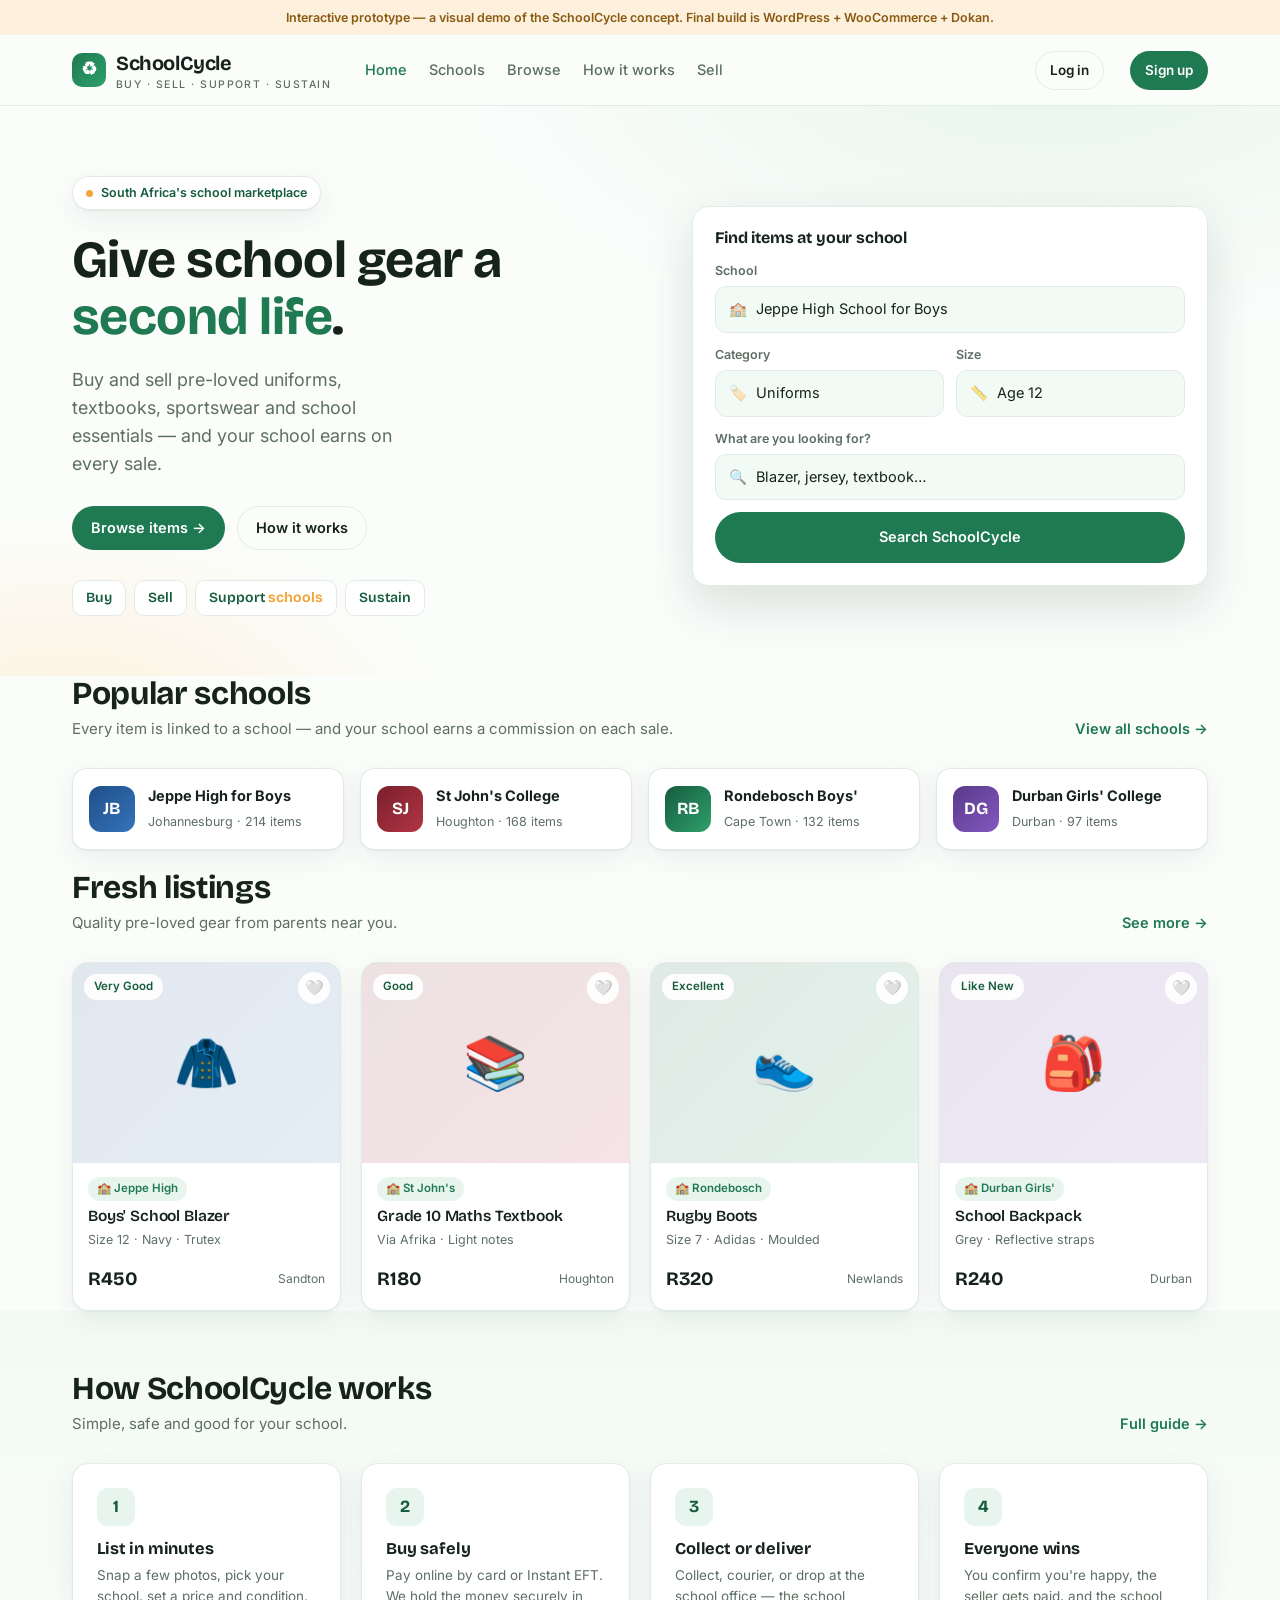
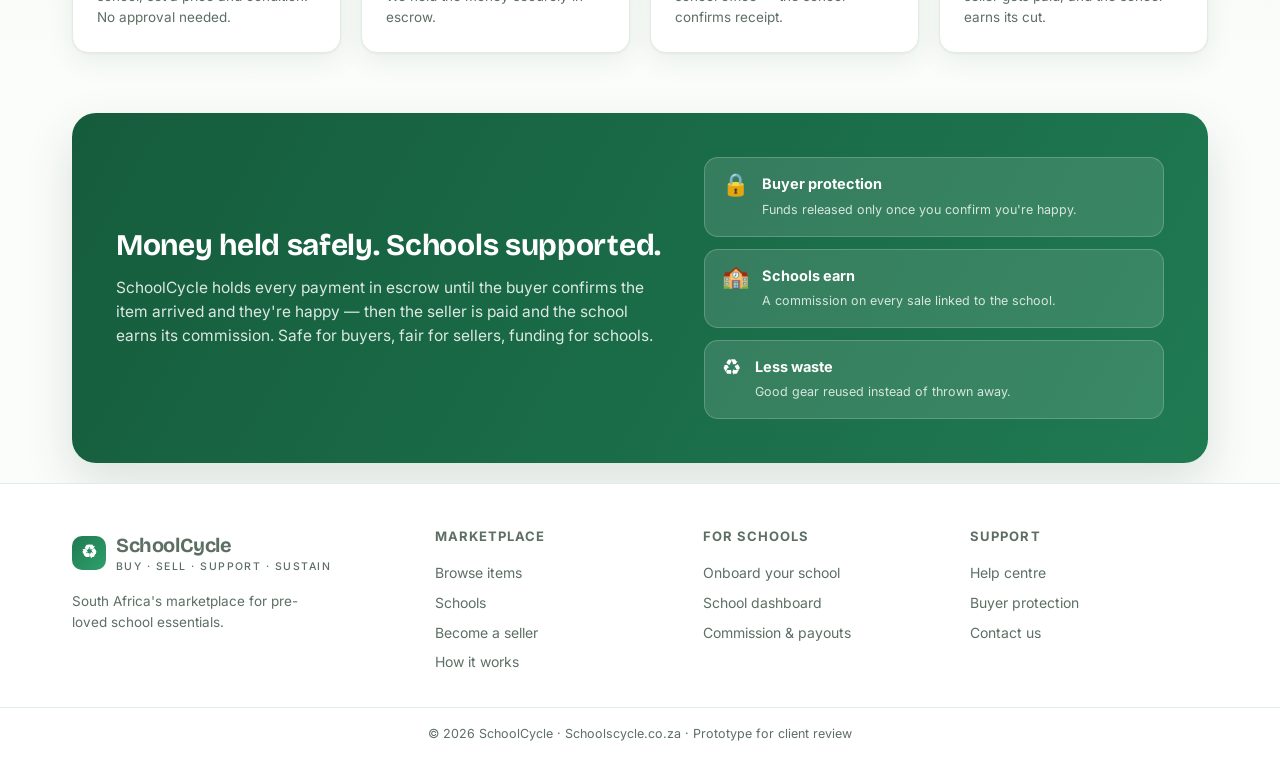
==== index.html @ 97998e94 "SchoolCycle interactive prototype" ====
<!doctype html>
<html lang="en">
<head>
<meta charset="utf-8">
<meta name="viewport" content="width=device-width,initial-scale=1">
<title>SchoolCycle — Buy. Sell. Support. Sustain.</title>
<link rel="stylesheet" href="style.css">
</head>
<body>
<div class="demo-note">Interactive prototype — a visual demo of the SchoolCycle concept. Final build is WordPress + WooCommerce + Dokan.</div>

<header class="top">
  <div class="wrap">
    <a class="brand" href="index.html">
      <span class="logo">♻</span>
      <span>SchoolCycle<small>Buy · Sell · Support · Sustain</small></span>
    </a>
    <nav class="nav">
      <a href="index.html" class="active">Home</a>
      <a href="school.html">Schools</a>
      <a href="school.html">Browse</a>
      <a href="how-it-works.html">How it works</a>
      <a href="seller.html">Sell</a>
    </nav>
    <span class="spacer"></span>
    <a class="btn ghost small" href="#">Log in</a>
    <a class="btn primary small" href="#">Sign up</a>
  </div>
</header>

<!-- HERO -->
<section class="hero" style="padding:0">
  <div class="wrap">
    <div>
      <span class="eyebrow"><span class="dot"></span> South Africa's school marketplace</span>
      <h1>Give school gear a <span class="g">second life</span>.</h1>
      <p class="lede">Buy and sell pre-loved uniforms, textbooks, sportswear and school essentials — and your school earns on every sale.</p>
      <div class="hero-cta">
        <a class="btn primary" href="school.html">Browse items →</a>
        <a class="btn ghost" href="how-it-works.html">How it works</a>
      </div>
      <div class="slogan">
        <span>Buy</span><span>Sell</span><span>Support <b>schools</b></span><span>Sustain</span>
      </div>
    </div>

    <div class="searchcard">
      <h3>Find items at your school</h3>
      <div class="field">
        <label>School</label>
        <div class="inp"><span class="ic">🏫</span> Jeppe High School for Boys</div>
      </div>
      <div class="grid2">
        <div class="field">
          <label>Category</label>
          <div class="inp"><span class="ic">🏷️</span> Uniforms</div>
        </div>
        <div class="field">
          <label>Size</label>
          <div class="inp"><span class="ic">📏</span> Age 12</div>
        </div>
      </div>
      <div class="field">
        <label>What are you looking for?</label>
        <div class="inp"><span class="ic">🔍</span> Blazer, jersey, textbook…</div>
      </div>
      <a class="btn primary block" href="school.html">Search SchoolCycle</a>
    </div>
  </div>
</section>

<!-- FEATURED SCHOOLS -->
<section class="wrap">
  <div class="sec-head">
    <div><h2>Popular schools</h2><p>Every item is linked to a school — and your school earns a commission on each sale.</p></div>
    <a class="more" href="school.html">View all schools →</a>
  </div>
  <div class="schools">
    <a class="school" href="school.html"><span class="crest" style="background:linear-gradient(135deg,#1f4f8a,#3573b8)">JB</span><span><b>Jeppe High for Boys</b><small>Johannesburg · 214 items</small></span></a>
    <a class="school" href="school.html"><span class="crest" style="background:linear-gradient(135deg,#7a1f2b,#b23545)">SJ</span><span><b>St John's College</b><small>Houghton · 168 items</small></span></a>
    <a class="school" href="school.html"><span class="crest" style="background:linear-gradient(135deg,#155c3d,#2fa06b)">RB</span><span><b>Rondebosch Boys'</b><small>Cape Town · 132 items</small></span></a>
    <a class="school" href="school.html"><span class="crest" style="background:linear-gradient(135deg,#5a3a8a,#8258c0)">DG</span><span><b>Durban Girls' College</b><small>Durban · 97 items</small></span></a>
  </div>
</section>

<!-- FEATURED LISTINGS -->
<section class="wrap" style="padding-top:20px">
  <div class="sec-head">
    <div><h2>Fresh listings</h2><p>Quality pre-loved gear from parents near you.</p></div>
    <a class="more" href="school.html">See more →</a>
  </div>
  <div class="pgrid">
    <a class="card" href="product.html">
      <div class="thumb" style="background:linear-gradient(135deg,#1f4f8a22,#3573b822)">🧥<span class="cond">Very Good</span><span class="fav">🤍</span></div>
      <div class="body"><span class="schooltag">🏫 Jeppe High</span><h4>Boys' School Blazer</h4><div class="meta">Size 12 · Navy · Trutex</div>
        <div class="foot"><span class="price">R450</span><small>Sandton</small></div></div>
    </a>
    <a class="card" href="product.html">
      <div class="thumb" style="background:linear-gradient(135deg,#7a1f2b22,#b2354522)">📚<span class="cond">Good</span><span class="fav">🤍</span></div>
      <div class="body"><span class="schooltag">🏫 St John's</span><h4>Grade 10 Maths Textbook</h4><div class="meta">Via Afrika · Light notes</div>
        <div class="foot"><span class="price">R180</span><small>Houghton</small></div></div>
    </a>
    <a class="card" href="product.html">
      <div class="thumb" style="background:linear-gradient(135deg,#155c3d22,#2fa06b22)">👟<span class="cond">Excellent</span><span class="fav">🤍</span></div>
      <div class="body"><span class="schooltag">🏫 Rondebosch</span><h4>Rugby Boots</h4><div class="meta">Size 7 · Adidas · Moulded</div>
        <div class="foot"><span class="price">R320</span><small>Newlands</small></div></div>
    </a>
    <a class="card" href="product.html">
      <div class="thumb" style="background:linear-gradient(135deg,#5a3a8a22,#8258c022)">🎒<span class="cond">Like New</span><span class="fav">🤍</span></div>
      <div class="body"><span class="schooltag">🏫 Durban Girls'</span><h4>School Backpack</h4><div class="meta">Grey · Reflective straps</div>
        <div class="foot"><span class="price">R240</span><small>Durban</small></div></div>
    </a>
  </div>
</section>

<!-- HOW IT WORKS -->
<section class="how">
  <div class="wrap">
    <div class="sec-head"><div><h2>How SchoolCycle works</h2><p>Simple, safe and good for your school.</p></div>
      <a class="more" href="how-it-works.html">Full guide →</a></div>
    <div class="steps">
      <div class="step"><div class="n">1</div><h4>List in minutes</h4><p>Snap a few photos, pick your school, set a price and condition. No approval needed.</p></div>
      <div class="step"><div class="n">2</div><h4>Buy safely</h4><p>Pay online by card or Instant EFT. We hold the money securely in escrow.</p></div>
      <div class="step"><div class="n">3</div><h4>Collect or deliver</h4><p>Collect, courier, or drop at the school office — the school confirms receipt.</p></div>
      <div class="step"><div class="n">4</div><h4>Everyone wins</h4><p>You confirm you're happy, the seller gets paid, and the school earns its cut.</p></div>
    </div>
  </div>
</section>

<!-- ESCROW + SUPPORT BAND -->
<section class="wrap">
  <div class="band">
    <div>
      <h2>Money held safely. Schools supported.</h2>
      <p>SchoolCycle holds every payment in escrow until the buyer confirms the item arrived and they're happy — then the seller is paid and the school earns its commission. Safe for buyers, fair for sellers, funding for schools.</p>
    </div>
    <div class="pills">
      <div class="bpill"><span class="bi">🔒</span><span><b>Buyer protection</b><small>Funds released only once you confirm you're happy.</small></span></div>
      <div class="bpill"><span class="bi">🏫</span><span><b>Schools earn</b><small>A commission on every sale linked to the school.</small></span></div>
      <div class="bpill"><span class="bi">♻️</span><span><b>Less waste</b><small>Good gear reused instead of thrown away.</small></span></div>
    </div>
  </div>
</section>

<footer>
  <div class="wrap">
    <div class="foot-brand">
      <a class="brand" href="index.html"><span class="logo">♻</span><span>SchoolCycle<small>Buy · Sell · Support · Sustain</small></span></a>
      <p>South Africa's marketplace for pre-loved school essentials.</p>
    </div>
    <div><h5>Marketplace</h5><a href="school.html">Browse items</a><a href="school.html">Schools</a><a href="seller.html">Become a seller</a><a href="how-it-works.html">How it works</a></div>
    <div><h5>For schools</h5><a href="#">Onboard your school</a><a href="#">School dashboard</a><a href="#">Commission & payouts</a></div>
    <div><h5>Support</h5><a href="#">Help centre</a><a href="#">Buyer protection</a><a href="#">Contact us</a></div>
  </div>
  <div class="foot-bottom">© 2026 SchoolCycle · Schoolscycle.co.za · Prototype for client review</div>
</footer>
</body>
</html>
---- style.css ----
/* SchoolCycle prototype — Buy. Sell. Support. Sustain. */
@import url('https://fonts.googleapis.com/css2?family=Bricolage+Grotesque:opsz,wght@12..96,500;12..96,600;12..96,700&family=Inter:wght@400;500;600;700&display=swap');

:root{
  --green:#1f7a52;
  --green-dark:#155c3d;
  --green-soft:#e8f5ee;
  --mint:#f2faf5;
  --amber:#f2a53a;
  --amber-soft:#fdf1dd;
  --ink:#16231c;
  --muted:#5d6f64;
  --line:#e2ece6;
  --paper:#fbfdfb;
  --white:#ffffff;
  --radius:16px;
  --shadow:0 1px 2px rgba(20,40,28,.05), 0 8px 28px rgba(20,60,40,.07);
  --shadow-lg:0 20px 50px rgba(20,60,40,.14);
}

*{box-sizing:border-box}
html{scroll-behavior:smooth}
body{
  margin:0;font-family:'Inter',system-ui,sans-serif;color:var(--ink);
  background:var(--paper);line-height:1.55;-webkit-font-smoothing:antialiased;
}
h1,h2,h3,h4{font-family:'Bricolage Grotesque',system-ui,sans-serif;line-height:1.1;margin:0;letter-spacing:-.01em}
a{color:inherit;text-decoration:none}
img{max-width:100%}
.wrap{max-width:1180px;margin:0 auto;padding:0 22px}

/* ---------- header ---------- */
.top{position:sticky;top:0;z-index:50;background:rgba(251,253,251,.86);backdrop-filter:blur(10px);border-bottom:1px solid var(--line)}
.top .wrap{display:flex;align-items:center;gap:26px;height:70px}
.brand{display:flex;align-items:center;gap:10px;font-family:'Bricolage Grotesque';font-weight:700;font-size:20px;letter-spacing:-.02em}
.brand .logo{width:34px;height:34px;border-radius:10px;background:linear-gradient(135deg,var(--green),#2fa06b);display:grid;place-items:center;color:#fff;font-size:18px}
.brand small{display:block;font-family:'Inter';font-weight:500;font-size:10.5px;color:var(--muted);letter-spacing:.14em;text-transform:uppercase;margin-top:-2px}
.nav{display:flex;gap:22px;margin-left:8px}
.nav a{font-size:14.5px;font-weight:500;color:var(--muted);transition:color .15s}
.nav a:hover,.nav a.active{color:var(--green)}
.top .spacer{flex:1}
.btn{display:inline-flex;align-items:center;gap:8px;font-weight:600;font-size:14.5px;padding:10px 18px;border-radius:999px;border:1px solid transparent;cursor:pointer;transition:.15s;white-space:nowrap}
.btn.primary{background:var(--green);color:#fff}
.btn.primary:hover{background:var(--green-dark)}
.btn.ghost{background:transparent;border-color:var(--line);color:var(--ink)}
.btn.ghost:hover{border-color:var(--green);color:var(--green)}
.btn.small{padding:8px 14px;font-size:13.5px}
.btn.block{width:100%;justify-content:center;padding:13px}

/* ---------- hero ---------- */
.hero{position:relative;overflow:hidden;background:
  radial-gradient(1000px 500px at 82% -10%,var(--green-soft),transparent 60%),
  radial-gradient(700px 400px at 5% 110%,var(--amber-soft),transparent 55%)}
.hero .wrap{padding:70px 22px 60px;display:grid;grid-template-columns:1.05fr .95fr;gap:50px;align-items:center}
.eyebrow{display:inline-flex;align-items:center;gap:8px;background:var(--white);border:1px solid var(--line);color:var(--green-dark);
  font-weight:600;font-size:12.5px;padding:6px 13px;border-radius:999px;margin-bottom:22px;box-shadow:var(--shadow)}
.eyebrow .dot{width:7px;height:7px;border-radius:50%;background:var(--amber)}
.hero h1{font-size:52px;font-weight:700}
.hero h1 .g{color:var(--green)}
.hero p.lede{font-size:18px;color:var(--muted);max-width:30ch;margin:20px 0 28px}
.hero-cta{display:flex;gap:12px;flex-wrap:wrap}
.slogan{display:flex;gap:8px;margin-top:30px;flex-wrap:wrap}
.slogan span{font-family:'Bricolage Grotesque';font-weight:600;font-size:14px;color:var(--green-dark);background:var(--white);border:1px solid var(--line);padding:6px 13px;border-radius:10px}
.slogan span b{color:var(--amber)}

/* search card */
.searchcard{background:var(--white);border:1px solid var(--line);border-radius:var(--radius);box-shadow:var(--shadow-lg);padding:22px}
.searchcard h3{font-size:16px;margin-bottom:14px}
.field{margin-bottom:12px}
.field label{display:block;font-size:12.5px;font-weight:600;color:var(--muted);margin-bottom:6px}
.field .inp{display:flex;align-items:center;gap:9px;border:1px solid var(--line);border-radius:11px;padding:11px 13px;background:var(--mint);font-size:14.5px;color:var(--ink)}
.field .inp .ic{opacity:.6}
.grid2{display:grid;grid-template-columns:1fr 1fr;gap:12px}

/* ---------- sections ---------- */
section{padding:60px 0}
.sec-head{display:flex;align-items:flex-end;justify-content:space-between;margin-bottom:28px;gap:20px}
.sec-head h2{font-size:32px}
.sec-head p{color:var(--muted);margin:6px 0 0;font-size:15px}
.sec-head a.more{font-weight:600;color:var(--green);font-size:14.5px;white-space:nowrap}

/* school chips */
.schools{display:grid;grid-template-columns:repeat(4,1fr);gap:16px}
.school{display:flex;gap:13px;align-items:center;background:var(--white);border:1px solid var(--line);border-radius:14px;padding:16px;box-shadow:var(--shadow);transition:.18s}
.school:hover{transform:translateY(-3px);box-shadow:var(--shadow-lg);border-color:#cfe6da}
.crest{width:46px;height:46px;border-radius:12px;flex:none;display:grid;place-items:center;font-family:'Bricolage Grotesque';font-weight:700;color:#fff;font-size:17px}
.school b{font-size:14.5px;display:block}
.school small{color:var(--muted);font-size:12.5px}

/* product grid */
.pgrid{display:grid;grid-template-columns:repeat(4,1fr);gap:20px}
.card{background:var(--white);border:1px solid var(--line);border-radius:var(--radius);overflow:hidden;box-shadow:var(--shadow);transition:.18s;display:flex;flex-direction:column}
.card:hover{transform:translateY(-4px);box-shadow:var(--shadow-lg);border-color:#cfe6da}
.thumb{aspect-ratio:4/3;display:grid;place-items:center;position:relative;font-size:52px}
.thumb .cond{position:absolute;top:11px;left:11px;background:rgba(255,255,255,.92);color:var(--green-dark);font-weight:600;font-size:11.5px;padding:4px 10px;border-radius:999px}
.thumb .fav{position:absolute;top:9px;right:10px;width:32px;height:32px;border-radius:50%;background:rgba(255,255,255,.92);display:grid;place-items:center;font-size:15px}
.card .body{padding:14px 15px 16px;display:flex;flex-direction:column;gap:7px;flex:1}
.card .schooltag{display:inline-flex;align-items:center;gap:6px;font-size:11.5px;font-weight:600;color:var(--green);background:var(--green-soft);padding:3px 9px;border-radius:999px;align-self:flex-start}
.card h4{font-size:15.5px;font-weight:600}
.card .meta{font-size:12.5px;color:var(--muted);margin-top:-2px}
.card .foot{margin-top:auto;display:flex;align-items:center;justify-content:space-between;padding-top:8px}
.price{font-family:'Bricolage Grotesque';font-weight:700;font-size:19px}
.card .foot small{font-size:12px;color:var(--muted)}

/* how it works */
.how{background:linear-gradient(180deg,var(--mint),var(--paper))}
.steps{display:grid;grid-template-columns:repeat(4,1fr);gap:20px}
.step{background:var(--white);border:1px solid var(--line);border-radius:var(--radius);padding:24px;box-shadow:var(--shadow);position:relative}
.step .n{width:38px;height:38px;border-radius:11px;background:var(--green-soft);color:var(--green-dark);display:grid;place-items:center;font-family:'Bricolage Grotesque';font-weight:700;font-size:17px;margin-bottom:14px}
.step h4{font-size:16.5px;margin-bottom:7px}
.step p{font-size:13.5px;color:var(--muted);margin:0}

/* escrow / support band */
.band{background:linear-gradient(120deg,var(--green-dark),var(--green));color:#fff;border-radius:24px;padding:44px;display:grid;grid-template-columns:1.2fr 1fr;gap:36px;align-items:center;box-shadow:var(--shadow-lg)}
.band h2{color:#fff;font-size:30px}
.band p{color:rgba(255,255,255,.85);margin:14px 0 0;font-size:15.5px}
.band .pills{display:flex;flex-direction:column;gap:12px}
.bpill{background:rgba(255,255,255,.12);border:1px solid rgba(255,255,255,.2);border-radius:14px;padding:15px 17px;display:flex;gap:13px;align-items:flex-start}
.bpill .bi{font-size:22px;line-height:1}
.bpill b{display:block;font-size:14.5px}
.bpill small{color:rgba(255,255,255,.8);font-size:12.5px}

/* ---------- footer ---------- */
footer{border-top:1px solid var(--line);background:var(--white);margin-top:20px}
footer .wrap{padding:42px 22px 30px;display:grid;grid-template-columns:1.4fr 1fr 1fr 1fr;gap:30px}
footer h5{font-size:13px;text-transform:uppercase;letter-spacing:.08em;color:var(--muted);margin:0 0 12px;font-family:'Inter';font-weight:700}
footer a{display:block;color:var(--muted);font-size:14px;padding:4px 0}
footer a:hover{color:var(--green)}
.foot-brand p{color:var(--muted);font-size:13.5px;max-width:28ch;margin:12px 0 0}
.foot-bottom{border-top:1px solid var(--line);text-align:center;color:var(--muted);font-size:12.5px;padding:16px}
.demo-note{background:var(--amber-soft);color:#8a5a12;text-align:center;font-size:12.5px;font-weight:600;padding:8px}

/* ---------- breadcrumb ---------- */
.crumb{display:flex;gap:8px;align-items:center;color:var(--muted);font-size:13.5px;padding:22px 0 4px}
.crumb a:hover{color:var(--green)}
.crumb .sep{opacity:.5}

/* school header */
.schoolhead{display:flex;gap:22px;align-items:center;padding:24px 0 10px}
.schoolhead .crest{width:76px;height:76px;border-radius:18px;font-size:28px}
.schoolhead h1{font-size:32px}
.schoolhead .sub{color:var(--muted);font-size:14.5px;margin-top:4px;display:flex;gap:14px;flex-wrap:wrap}
.schoolhead .sub b{color:var(--green-dark)}
.commission-badge{display:inline-flex;align-items:center;gap:8px;background:var(--amber-soft);color:#8a5a12;font-weight:600;font-size:13px;padding:8px 14px;border-radius:999px;border:1px solid #f0dcb6}

/* category tabs */
.tabs{display:flex;gap:10px;flex-wrap:wrap;padding:24px 0}
.tab{font-weight:600;font-size:14px;padding:9px 16px;border-radius:999px;border:1px solid var(--line);background:var(--white);color:var(--muted);cursor:pointer}
.tab.active{background:var(--green);color:#fff;border-color:var(--green)}

/* filter layout */
.shop{display:grid;grid-template-columns:250px 1fr;gap:30px;align-items:start;padding-bottom:40px}
.filters{background:var(--white);border:1px solid var(--line);border-radius:var(--radius);padding:20px;position:sticky;top:88px}
.filters h4{font-size:13px;text-transform:uppercase;letter-spacing:.06em;color:var(--muted);margin:0 0 12px}
.fgroup{padding:12px 0;border-top:1px solid var(--line)}
.fgroup:first-of-type{border-top:none;padding-top:0}
.check{display:flex;align-items:center;gap:9px;font-size:14px;color:var(--ink);padding:5px 0;cursor:pointer}
.check i{width:17px;height:17px;border-radius:5px;border:1.5px solid #c4d6cc;display:inline-block;flex:none}
.check.on i{background:var(--green);border-color:var(--green);position:relative}
.check.on i::after{content:"";position:absolute;left:5px;top:2px;width:4px;height:8px;border:solid #fff;border-width:0 2px 2px 0;transform:rotate(45deg)}

/* ---------- product page ---------- */
.pdp{display:grid;grid-template-columns:1.05fr .95fr;gap:44px;padding:16px 0 40px;align-items:start}
.gallery .main{aspect-ratio:1/1;border-radius:20px;display:grid;place-items:center;font-size:130px;border:1px solid var(--line);box-shadow:var(--shadow)}
.gallery .strip{display:grid;grid-template-columns:repeat(5,1fr);gap:10px;margin-top:12px}
.gallery .strip div{aspect-ratio:1/1;border-radius:12px;display:grid;place-items:center;font-size:26px;border:1px solid var(--line);cursor:pointer}
.gallery .strip div.sel{border-color:var(--green);box-shadow:0 0 0 2px var(--green-soft)}
.pdp .schooltag{display:inline-flex;align-items:center;gap:7px;font-size:13px;font-weight:600;color:var(--green);background:var(--green-soft);padding:5px 12px;border-radius:999px;margin-bottom:14px}
.pdp h1{font-size:30px;margin-bottom:10px}
.pdp .pricebig{font-family:'Bricolage Grotesque';font-weight:700;font-size:34px;margin:6px 0}
.specs{display:grid;grid-template-columns:1fr 1fr;gap:10px 22px;margin:22px 0;padding:20px;background:var(--white);border:1px solid var(--line);border-radius:var(--radius)}
.spec{display:flex;justify-content:space-between;font-size:14px;padding:5px 0;border-bottom:1px solid var(--line)}
.spec span{color:var(--muted)}
.spec b{font-weight:600}
.escrow{display:flex;gap:13px;align-items:flex-start;background:var(--green-soft);border:1px solid #c9e6d6;border-radius:14px;padding:16px;margin:18px 0}
.escrow .ei{font-size:24px}
.escrow b{font-size:14.5px}
.escrow small{color:var(--muted);font-size:13px}
.sellerbox{display:flex;align-items:center;gap:13px;padding:16px;border:1px solid var(--line);border-radius:14px;background:var(--white);margin-bottom:18px}
.sellerbox .av{width:46px;height:46px;border-radius:50%;background:linear-gradient(135deg,var(--amber),#e88a2a);display:grid;place-items:center;color:#fff;font-weight:700}
.sellerbox .stars{color:var(--amber);font-size:13px}
.buyrow{display:flex;gap:12px}
.deliv{display:flex;gap:10px;flex-wrap:wrap;margin:16px 0}
.deliv span{font-size:13px;color:var(--muted);border:1px solid var(--line);border-radius:999px;padding:6px 12px;background:var(--white)}

/* seller page */
.sellerhead{display:flex;gap:22px;align-items:center;padding:26px 0}
.sellerhead .av{width:82px;height:82px;border-radius:24px;background:linear-gradient(135deg,var(--amber),#e88a2a);display:grid;place-items:center;color:#fff;font-family:'Bricolage Grotesque';font-weight:700;font-size:30px}
.sellerhead h1{font-size:30px}
.statrow{display:flex;gap:26px;margin-top:8px}
.statrow div b{font-family:'Bricolage Grotesque';font-size:19px}
.statrow div small{display:block;color:var(--muted);font-size:12px}

/* how-it-works page */
.hero-sm{background:radial-gradient(800px 400px at 80% -20%,var(--green-soft),transparent 60%);padding:50px 0 10px}
.hero-sm h1{font-size:40px;max-width:16ch}
.hero-sm p{color:var(--muted);font-size:17px;max-width:52ch;margin-top:14px}
.flowrap{display:grid;grid-template-columns:1fr 1fr;gap:22px;padding:30px 0}
.flow{background:var(--white);border:1px solid var(--line);border-radius:20px;padding:26px;box-shadow:var(--shadow)}
.flow h3{font-size:20px;display:flex;align-items:center;gap:10px;margin-bottom:18px}
.flow h3 .ic{width:40px;height:40px;border-radius:12px;background:var(--green-soft);display:grid;place-items:center;font-size:20px}
.flowstep{display:flex;gap:14px;padding:12px 0;border-top:1px dashed var(--line)}
.flowstep:first-of-type{border-top:none}
.flowstep .num{width:26px;height:26px;border-radius:50%;background:var(--green);color:#fff;font-size:13px;font-weight:700;display:grid;place-items:center;flex:none}
.flowstep b{font-size:14.5px}
.flowstep p{margin:2px 0 0;font-size:13.5px;color:var(--muted)}

@media(max-width:900px){
  .hero .wrap,.pdp,.band,.flowrap,.shop,.flowrap{grid-template-columns:1fr}
  .flowrap,.flowrap{gap:22px}
  .schools,.pgrid,.steps{grid-template-columns:1fr 1fr}
  .nav{display:none}
  .hero h1{font-size:38px}
  footer .wrap{grid-template-columns:1fr 1fr}
  .shop{grid-template-columns:1fr}
  .filters{position:static}
  .flowrap{grid-template-columns:1fr}
}
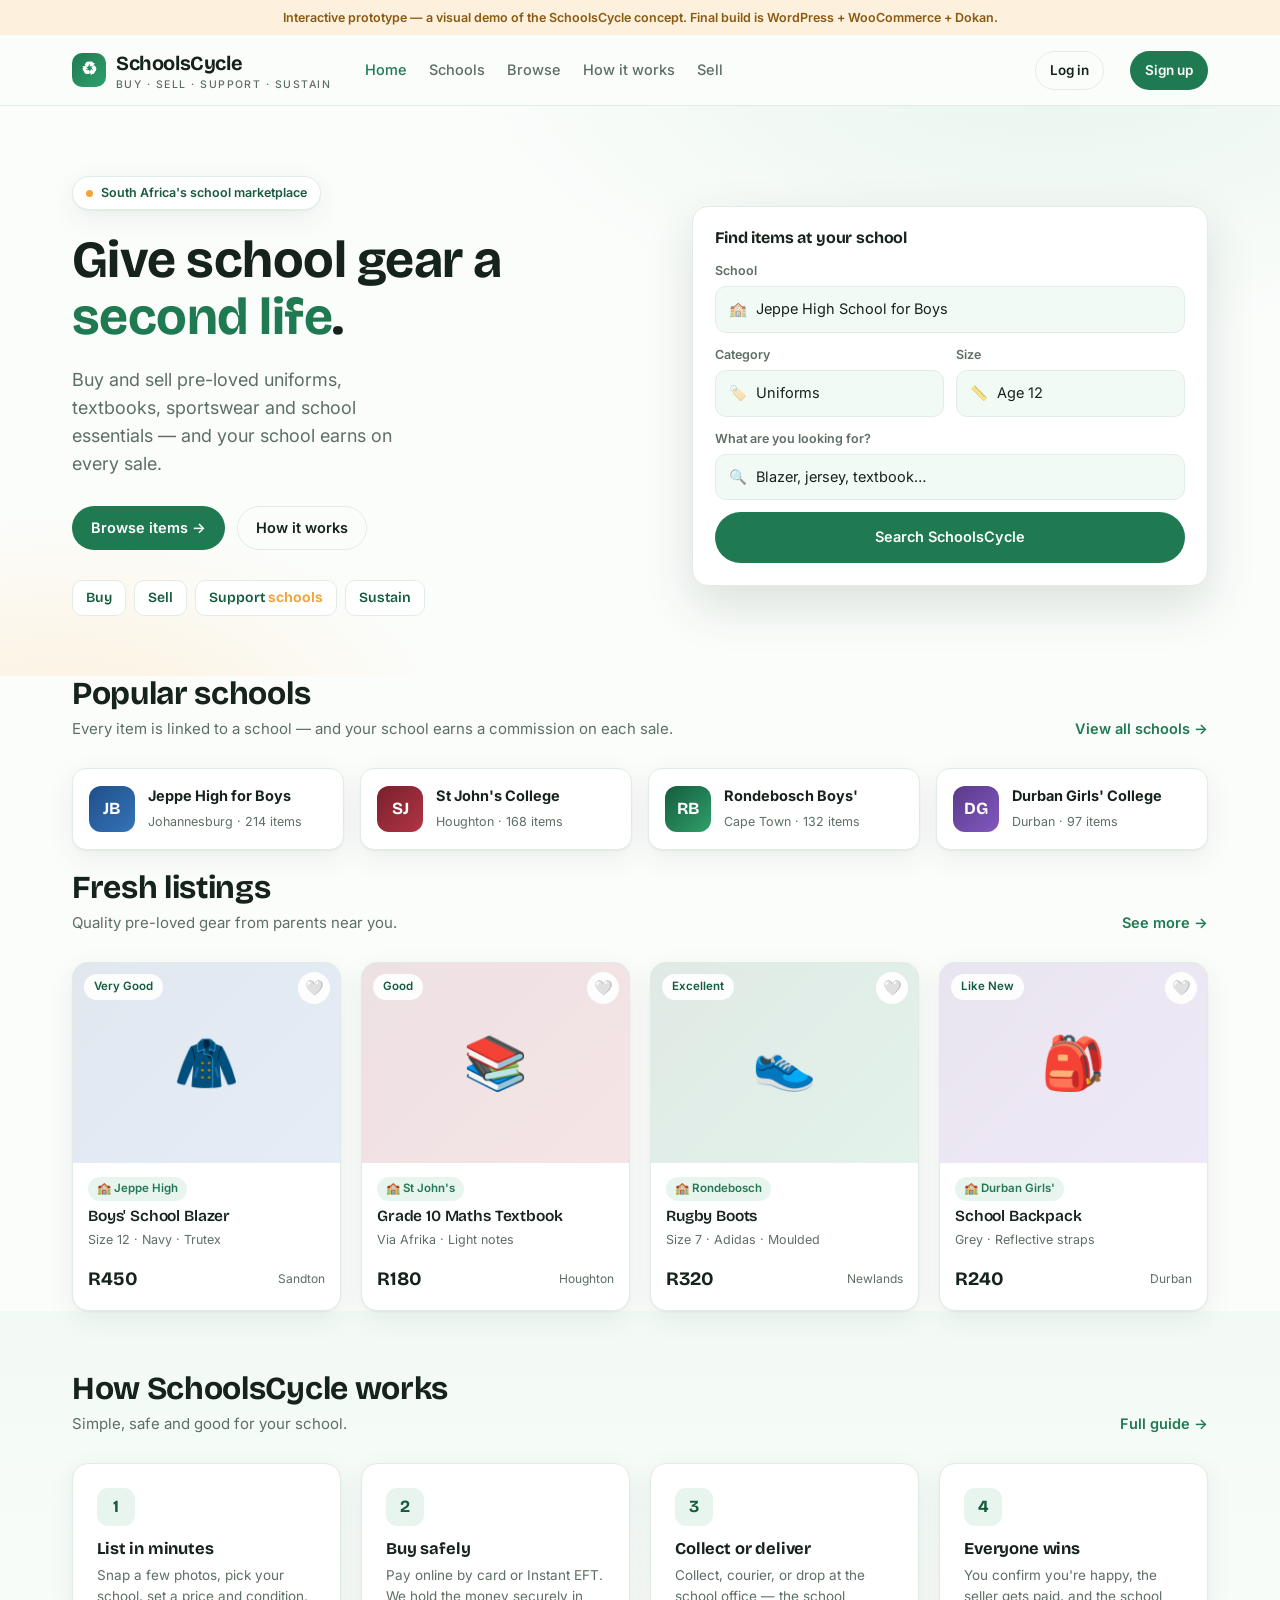
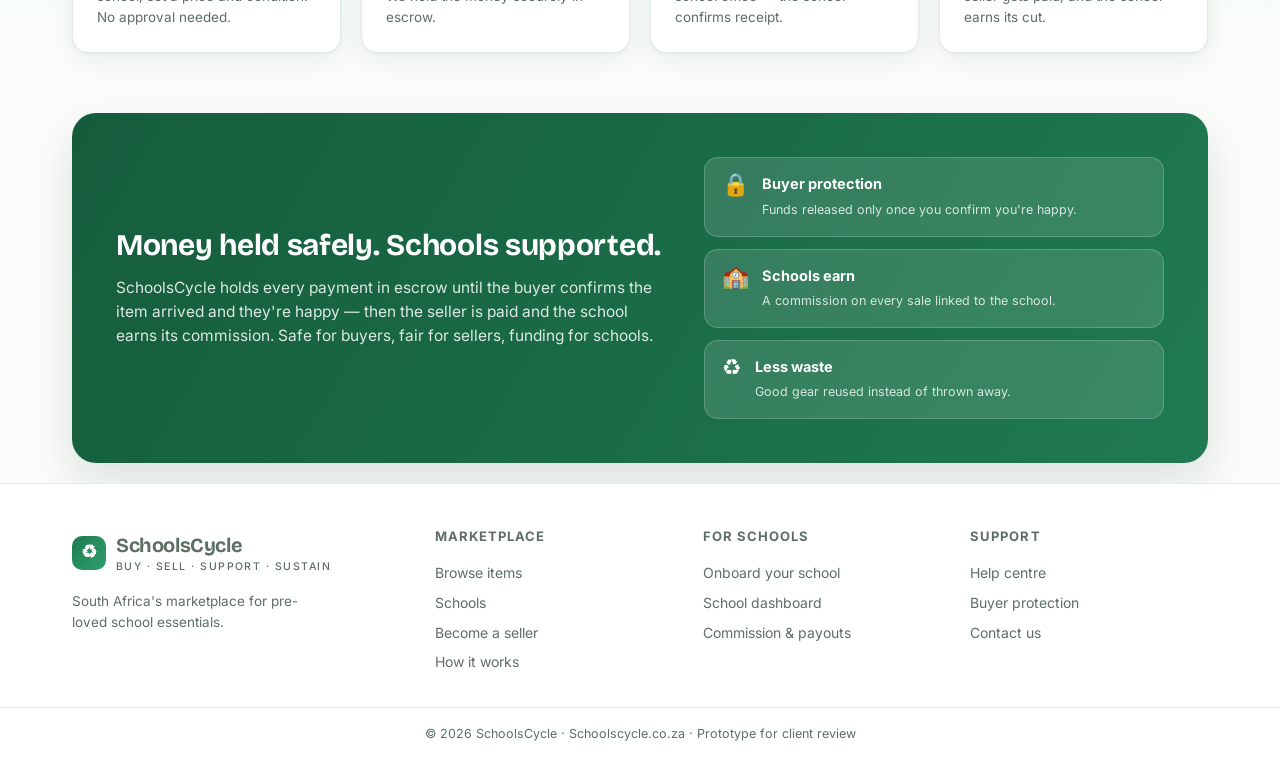
==== commit 61ae5de7: "Rename brand to SchoolsCycle" ====
--- a/index.html
+++ b/index.html
@@ -3,17 +3,17 @@
 <head>
 <meta charset="utf-8">
 <meta name="viewport" content="width=device-width,initial-scale=1">
-<title>SchoolCycle — Buy. Sell. Support. Sustain.</title>
+<title>SchoolsCycle — Buy. Sell. Support. Sustain.</title>
 <link rel="stylesheet" href="style.css">
 </head>
 <body>
-<div class="demo-note">Interactive prototype — a visual demo of the SchoolCycle concept. Final build is WordPress + WooCommerce + Dokan.</div>
+<div class="demo-note">Interactive prototype — a visual demo of the SchoolsCycle concept. Final build is WordPress + WooCommerce + Dokan.</div>
 
 <header class="top">
   <div class="wrap">
     <a class="brand" href="index.html">
       <span class="logo">♻</span>
-      <span>SchoolCycle<small>Buy · Sell · Support · Sustain</small></span>
+      <span>SchoolsCycle<small>Buy · Sell · Support · Sustain</small></span>
     </a>
     <nav class="nav">
       <a href="index.html" class="active">Home</a>
@@ -64,7 +64,7 @@
         <label>What are you looking for?</label>
         <div class="inp"><span class="ic">🔍</span> Blazer, jersey, textbook…</div>
       </div>
-      <a class="btn primary block" href="school.html">Search SchoolCycle</a>
+      <a class="btn primary block" href="school.html">Search SchoolsCycle</a>
     </div>
   </div>
 </section>
@@ -116,7 +116,7 @@
 <!-- HOW IT WORKS -->
 <section class="how">
   <div class="wrap">
-    <div class="sec-head"><div><h2>How SchoolCycle works</h2><p>Simple, safe and good for your school.</p></div>
+    <div class="sec-head"><div><h2>How SchoolsCycle works</h2><p>Simple, safe and good for your school.</p></div>
       <a class="more" href="how-it-works.html">Full guide →</a></div>
     <div class="steps">
       <div class="step"><div class="n">1</div><h4>List in minutes</h4><p>Snap a few photos, pick your school, set a price and condition. No approval needed.</p></div>
@@ -132,7 +132,7 @@
   <div class="band">
     <div>
       <h2>Money held safely. Schools supported.</h2>
-      <p>SchoolCycle holds every payment in escrow until the buyer confirms the item arrived and they're happy — then the seller is paid and the school earns its commission. Safe for buyers, fair for sellers, funding for schools.</p>
+      <p>SchoolsCycle holds every payment in escrow until the buyer confirms the item arrived and they're happy — then the seller is paid and the school earns its commission. Safe for buyers, fair for sellers, funding for schools.</p>
     </div>
     <div class="pills">
       <div class="bpill"><span class="bi">🔒</span><span><b>Buyer protection</b><small>Funds released only once you confirm you're happy.</small></span></div>
@@ -145,14 +145,14 @@
 <footer>
   <div class="wrap">
     <div class="foot-brand">
-      <a class="brand" href="index.html"><span class="logo">♻</span><span>SchoolCycle<small>Buy · Sell · Support · Sustain</small></span></a>
+      <a class="brand" href="index.html"><span class="logo">♻</span><span>SchoolsCycle<small>Buy · Sell · Support · Sustain</small></span></a>
       <p>South Africa's marketplace for pre-loved school essentials.</p>
     </div>
     <div><h5>Marketplace</h5><a href="school.html">Browse items</a><a href="school.html">Schools</a><a href="seller.html">Become a seller</a><a href="how-it-works.html">How it works</a></div>
     <div><h5>For schools</h5><a href="#">Onboard your school</a><a href="#">School dashboard</a><a href="#">Commission & payouts</a></div>
     <div><h5>Support</h5><a href="#">Help centre</a><a href="#">Buyer protection</a><a href="#">Contact us</a></div>
   </div>
-  <div class="foot-bottom">© 2026 SchoolCycle · Schoolscycle.co.za · Prototype for client review</div>
+  <div class="foot-bottom">© 2026 SchoolsCycle · Schoolscycle.co.za · Prototype for client review</div>
 </footer>
 </body>
 </html>
